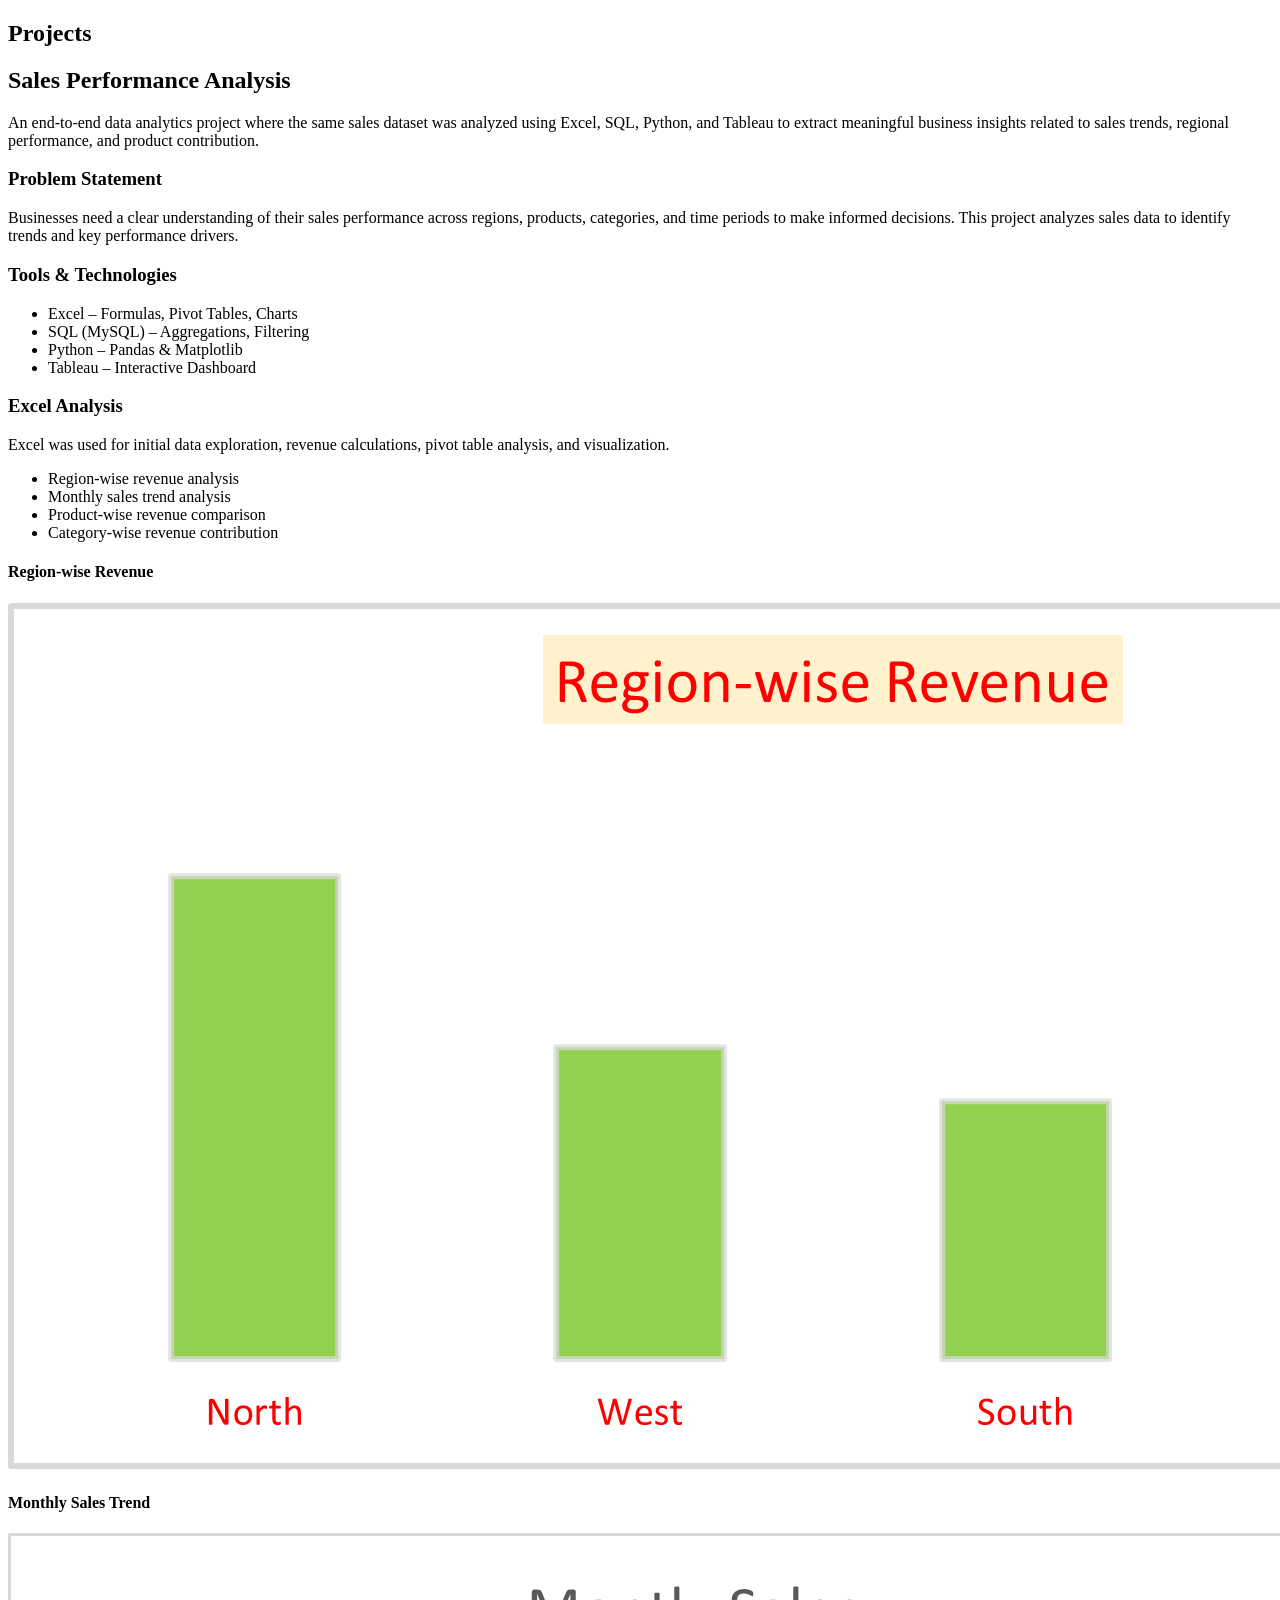
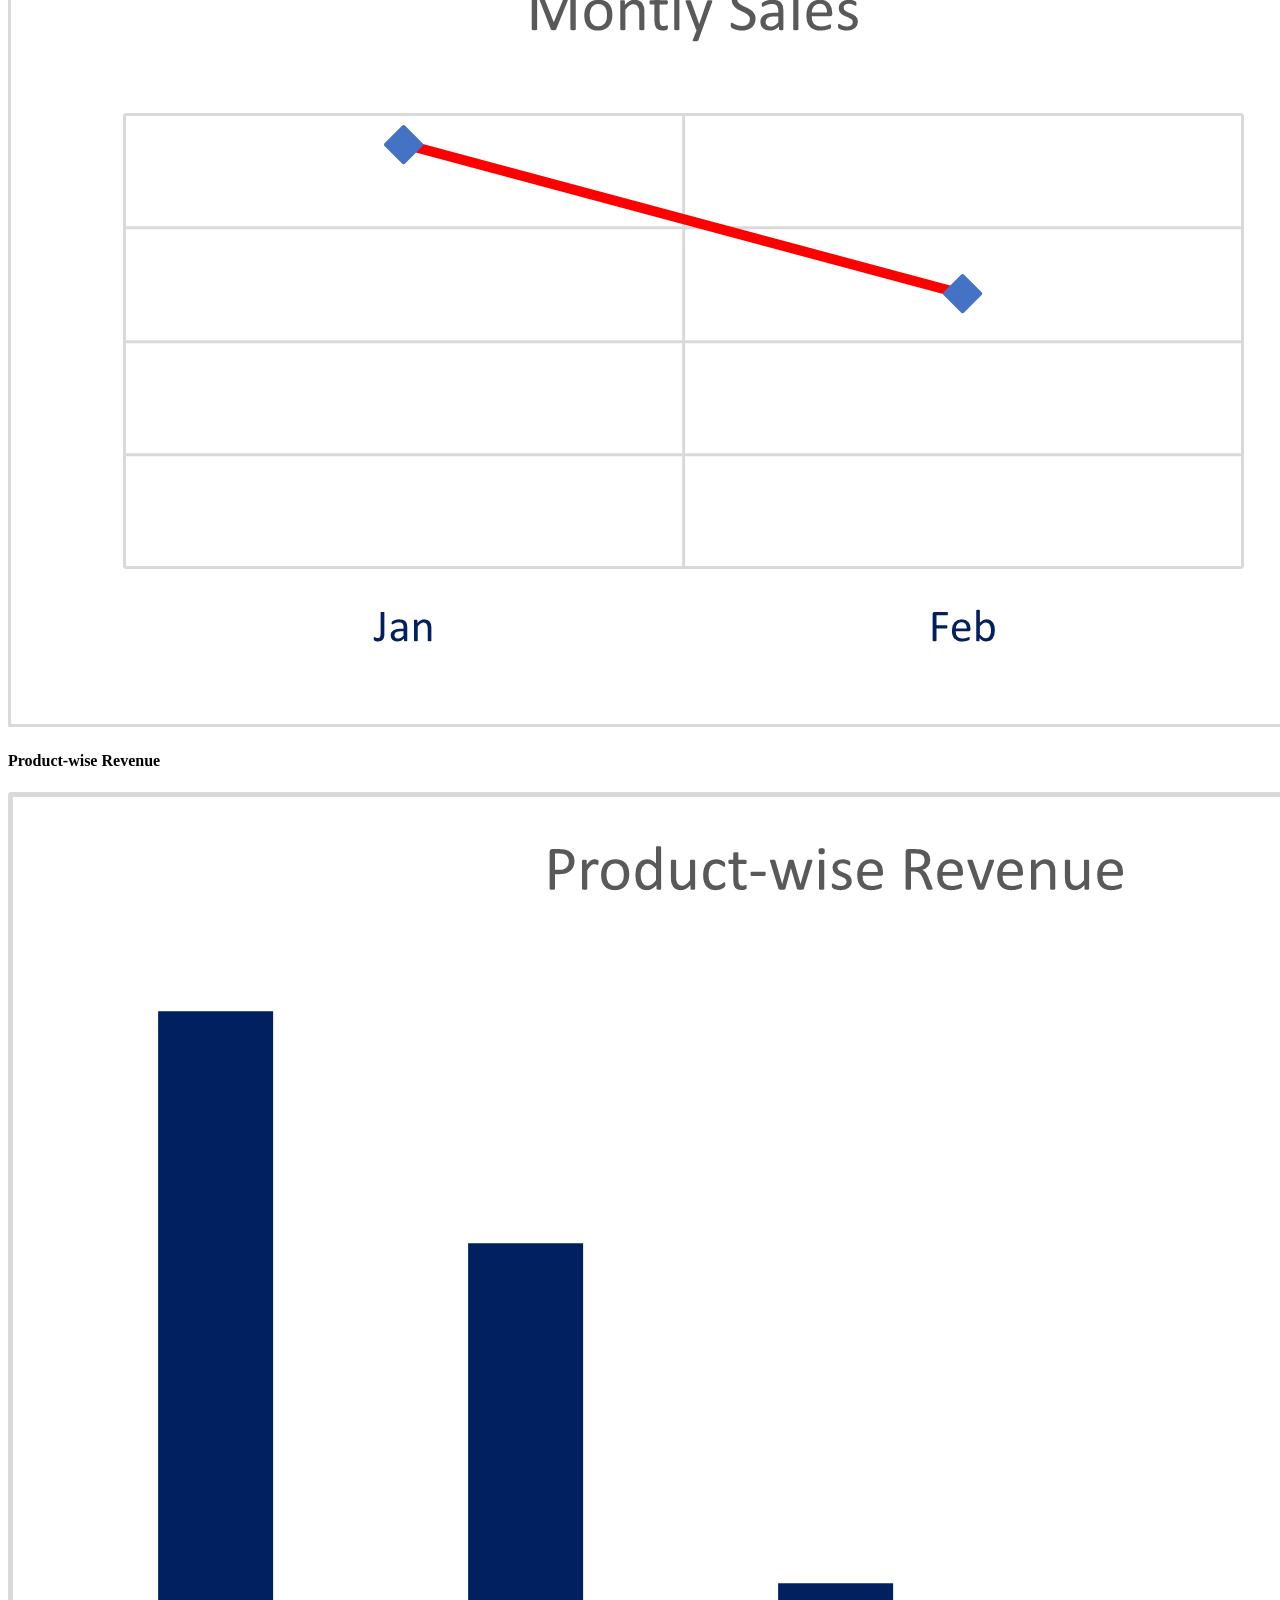
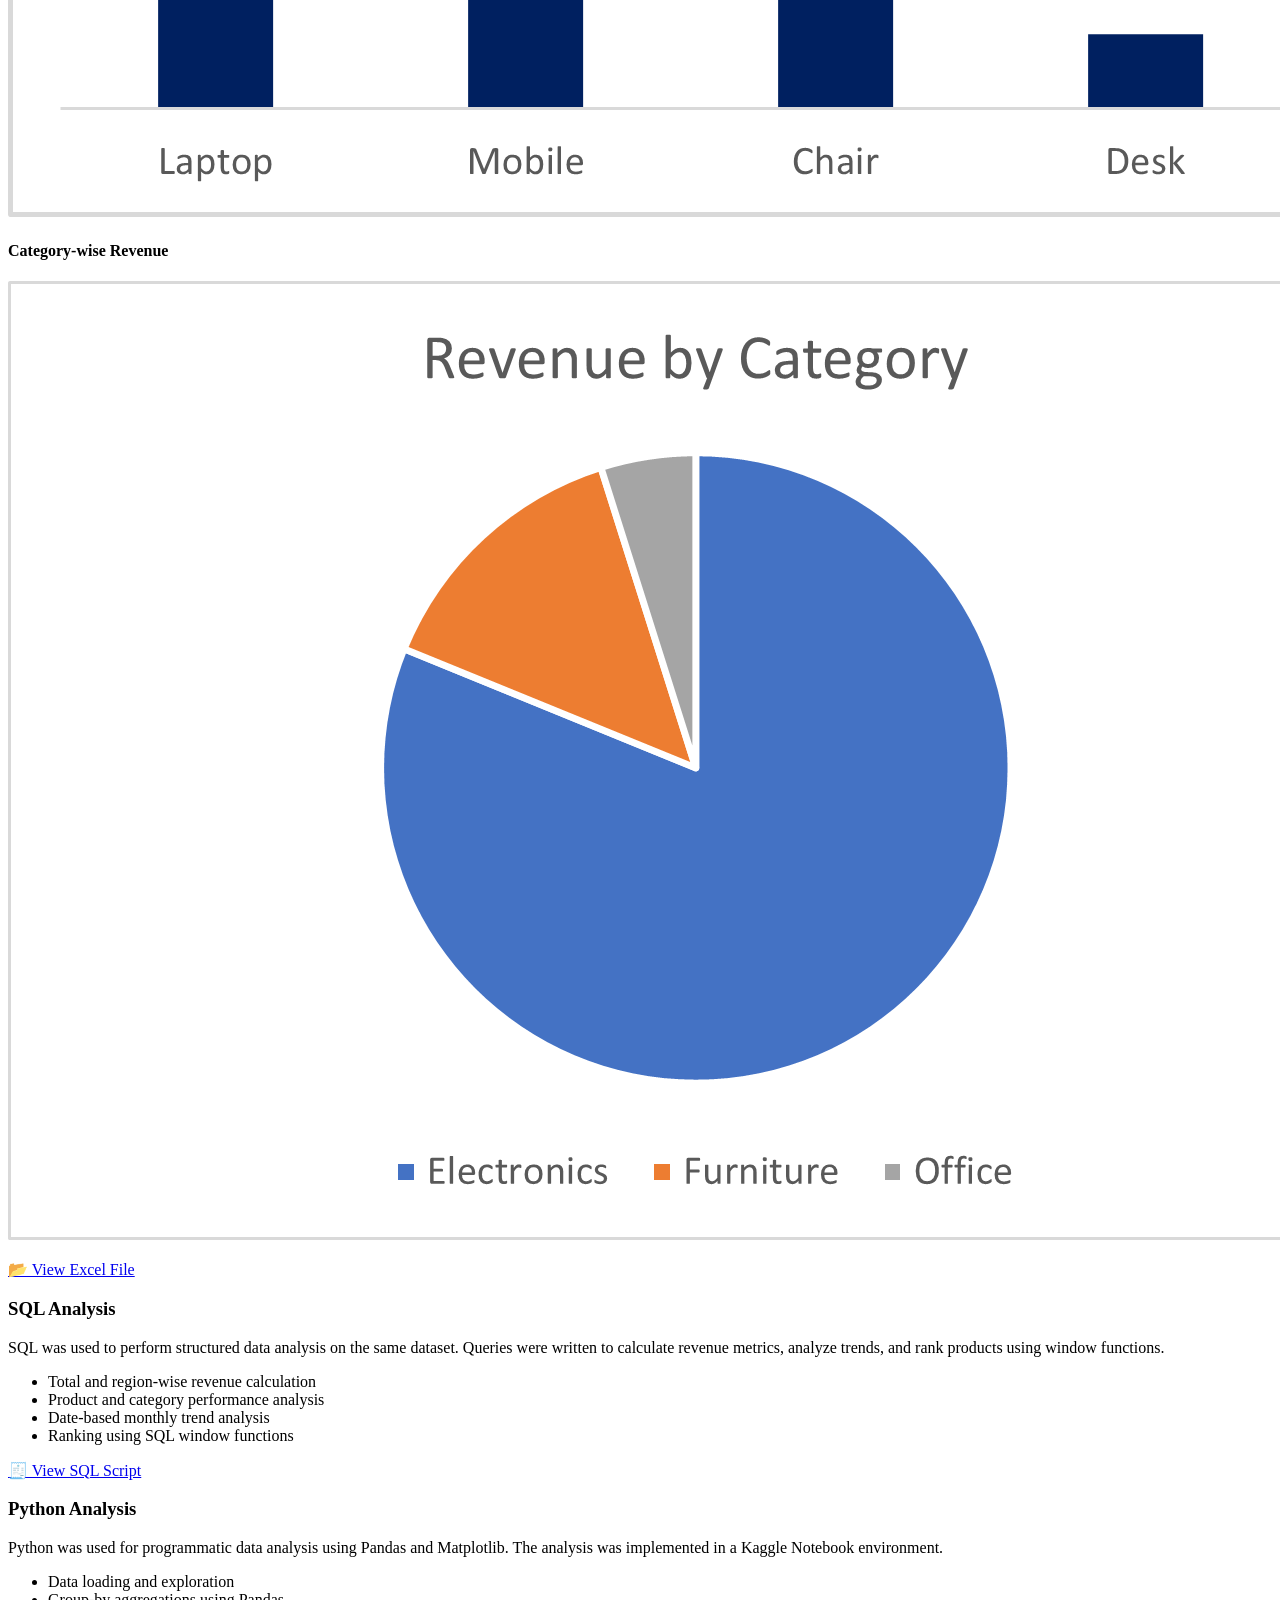
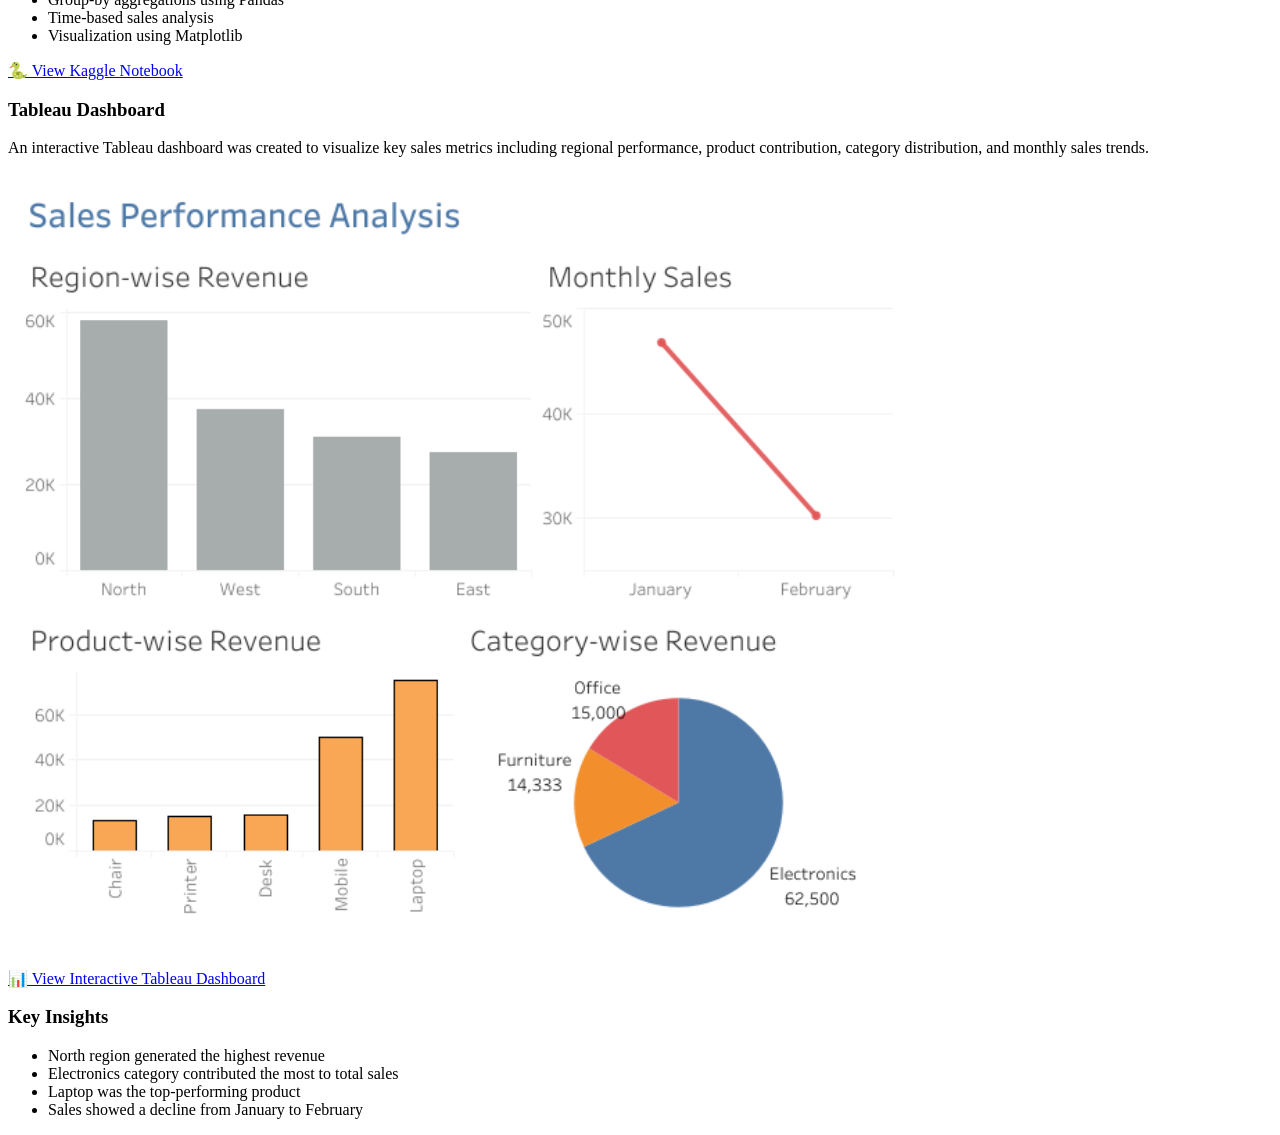
==== docs/projects.html @ d2966e78 "Update link to Sales Performance Analysis CSV" ====
<!DOCTYPE html>
<html lang="en">
<head>
    <meta charset="UTF-8">
    <title>Projects</title>
    <link rel="stylesheet" href="css/style.css">
</head>
<body>

<section class="projects-section">
    <h1>Projects</h1>

    <!-- ================= SALES PERFORMANCE ANALYSIS PROJECT ================= -->

    <div class="project-card">

        <h2>Sales Performance Analysis</h2>

        <p class="project-description">
            An end-to-end data analytics project where the same sales dataset was analyzed
            using Excel, SQL, Python, and Tableau to extract meaningful business insights
            related to sales trends, regional performance, and product contribution.
        </p>

        <!-- Problem Statement -->
        <h3>Problem Statement</h3>
        <p>
            Businesses need a clear understanding of their sales performance across regions,
            products, categories, and time periods to make informed decisions.
            This project analyzes sales data to identify trends and key performance drivers.
        </p>

        <!-- Tools Used -->
        <h3>Tools & Technologies</h3>
        <ul>
            <li>Excel – Formulas, Pivot Tables, Charts</li>
            <li>SQL (MySQL) – Aggregations, Filtering</li>
            <li>Python – Pandas & Matplotlib</li>
            <li>Tableau – Interactive Dashboard</li>
        </ul>

        <!-- ================= EXCEL SECTION ================= -->
        <h3>Excel Analysis</h3>
        <p>
            Excel was used for initial data exploration, revenue calculations,
            pivot table analysis, and visualization.
        </p>

        <ul>
            <li>Region-wise revenue analysis</li>
            <li>Monthly sales trend analysis</li>
            <li>Product-wise revenue comparison</li>
            <li>Category-wise revenue contribution</li>
        </ul>

        <div class="project-images-grid">
            <div>
                <h4>Region-wise Revenue</h4>
                <img src="assets/images/Region Revenue.png" alt="Region-wise Revenue Chart">
            </div>

            <div>
                <h4>Monthly Sales Trend</h4>
                <img src="assets/images/Monthly Sales.png" alt="Monthly Sales Trend Chart">
            </div>

            <div>
                <h4>Product-wise Revenue</h4>
                <img src="assets/images/Product Revenue.png" alt="Product-wise Revenue Chart">
            </div>

            <div>
                <h4>Category-wise Revenue</h4>
                <img src="assets/images/Category Revenue.png" alt="Category-wise Revenue Chart">
            </div>
        </div>

        <p>
            <a href="https://github.com/Blecyrajan/Portfolio/blob/43f57a950dc94616bd8584f71e7dbfb134502ccd/docs/data/Sales_Performance_Analysis.csv" target="_blank">
                📂 View Excel File
            </a>
        </p>

        <!-- ================= SQL SECTION ================= -->
        <h3>SQL Analysis</h3>
        <p>
            SQL was used to perform structured data analysis on the same dataset.
            Queries were written to calculate revenue metrics, analyze trends,
            and rank products using window functions.
        </p>

        <ul>
            <li>Total and region-wise revenue calculation</li>
            <li>Product and category performance analysis</li>
            <li>Date-based monthly trend analysis</li>
            <li>Ranking using SQL window functions</li>
        </ul>

        <p>
            <a href="https://github.com/Blecyrajan/Portfolio/blob/main/docs/SQL/sql/sales_analysis.sql" target="_blank">
                🧾 View SQL Script
            </a>
        </p>

        <!-- ================= PYTHON SECTION ================= -->
        <h3>Python Analysis</h3>
        <p>
            Python was used for programmatic data analysis using Pandas and Matplotlib.
            The analysis was implemented in a Kaggle Notebook environment.
        </p>

        <ul>
            <li>Data loading and exploration</li>
            <li>Group-by aggregations using Pandas</li>
            <li>Time-based sales analysis</li>
            <li>Visualization using Matplotlib</li>
        </ul>

        <p>
            <a href="https://github.com/Blecyrajan/Portfolio/blob/main/docs/python/sales-analysis-python.ipynb" target="_blank">
                🐍 View Kaggle Notebook
            </a>
        </p>

        <!-- ================= TABLEAU SECTION ================= -->
        <h3>Tableau Dashboard</h3>
        <p>
            An interactive Tableau dashboard was created to visualize key sales metrics
            including regional performance, product contribution, category distribution,
            and monthly sales trends.
        </p>

        <img src="tableau/Sales Performance Analysis Dashboard.png" alt="Tableau Sales Dashboard" style="width:100%; max-width:900px; border-radius:8px;">

        <p>
            <a href="https://public.tableau.com/views/SalesAnalysis_17679458712390/SalesPerformanceAnalysisDashboard?:language=en-US&:sid=&:redirect=auth&:display_count=n&:origin=viz_share_link" target="_blank">
                📊 View Interactive Tableau Dashboard
            </a>
        </p>

        <!-- ================= INSIGHTS ================= -->
        <h3>Key Insights</h3>
        <ul>
            <li>North region generated the highest revenue</li>
            <li>Electronics category contributed the most to total sales</li>
            <li>Laptop was the top-performing product</li>
            <li>Sales showed a decline from January to February</li>
        </ul>

    </div>
</section>

</body>
</html>
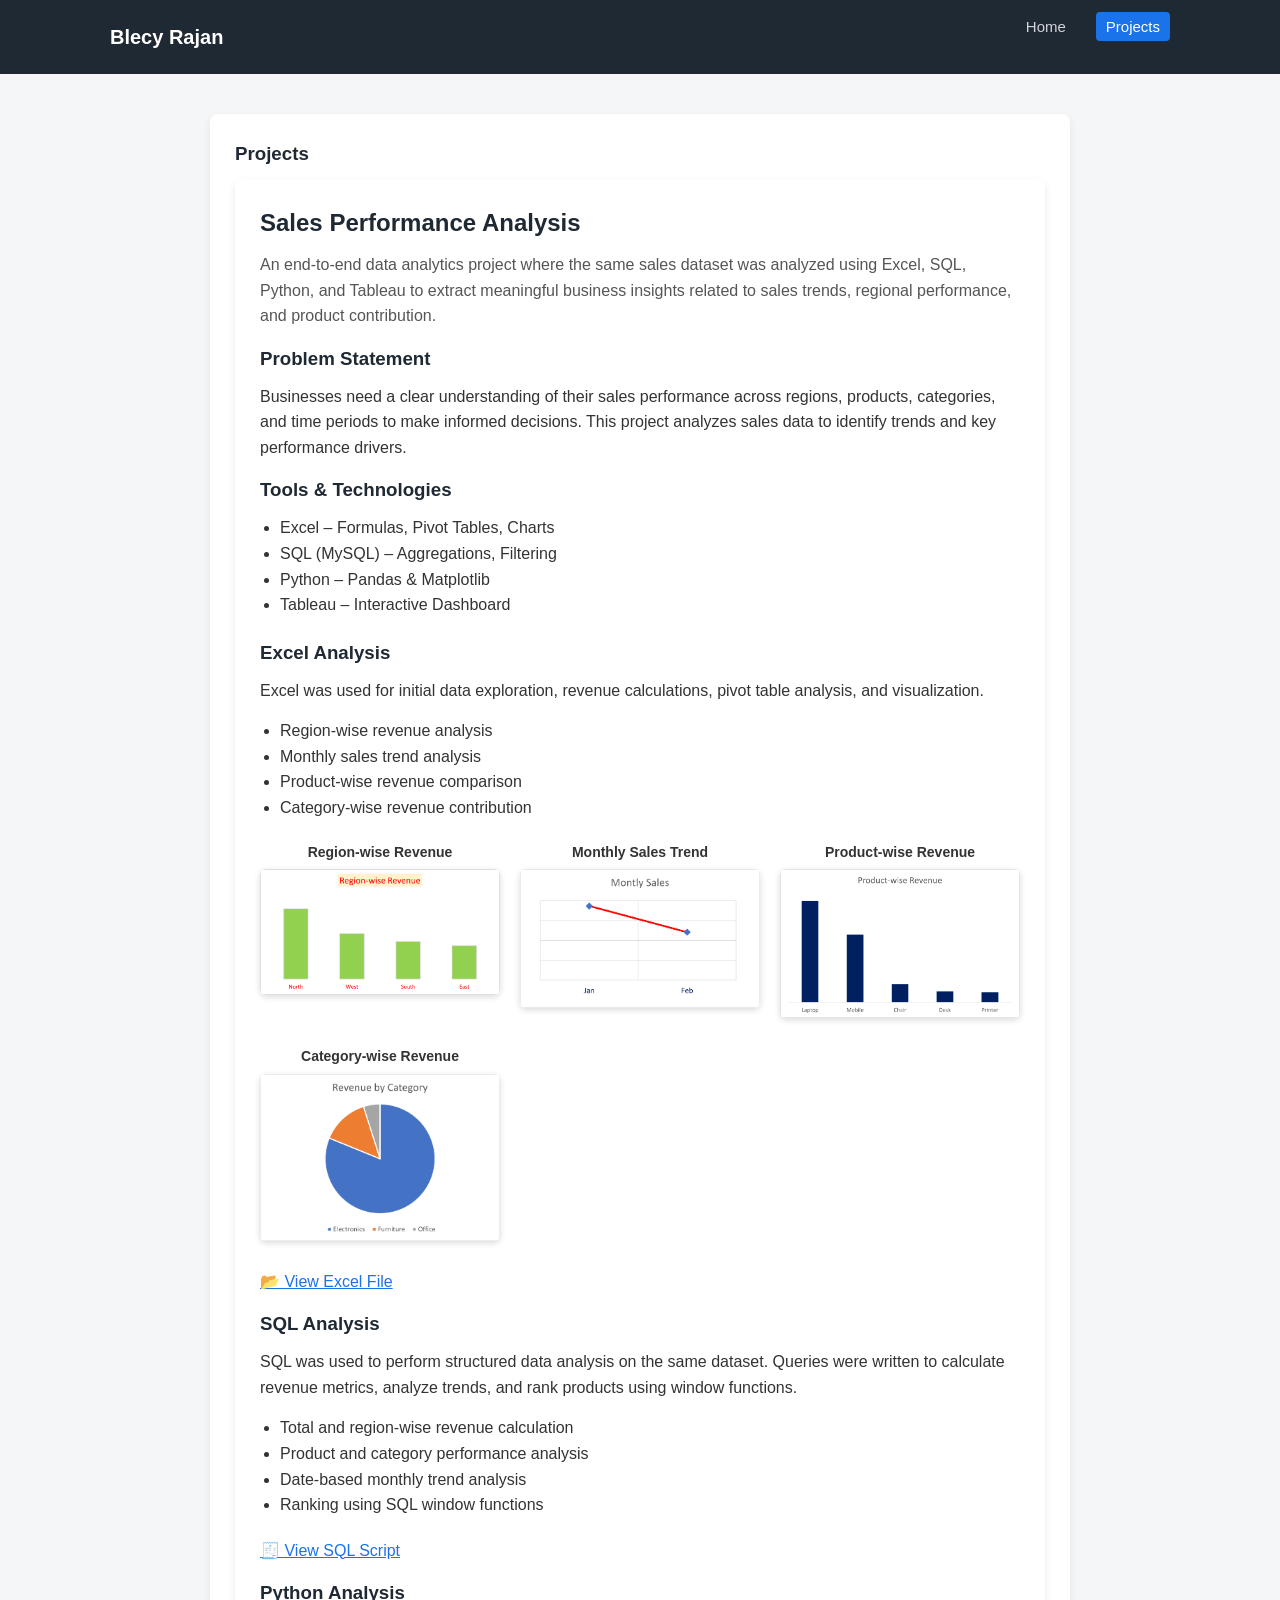
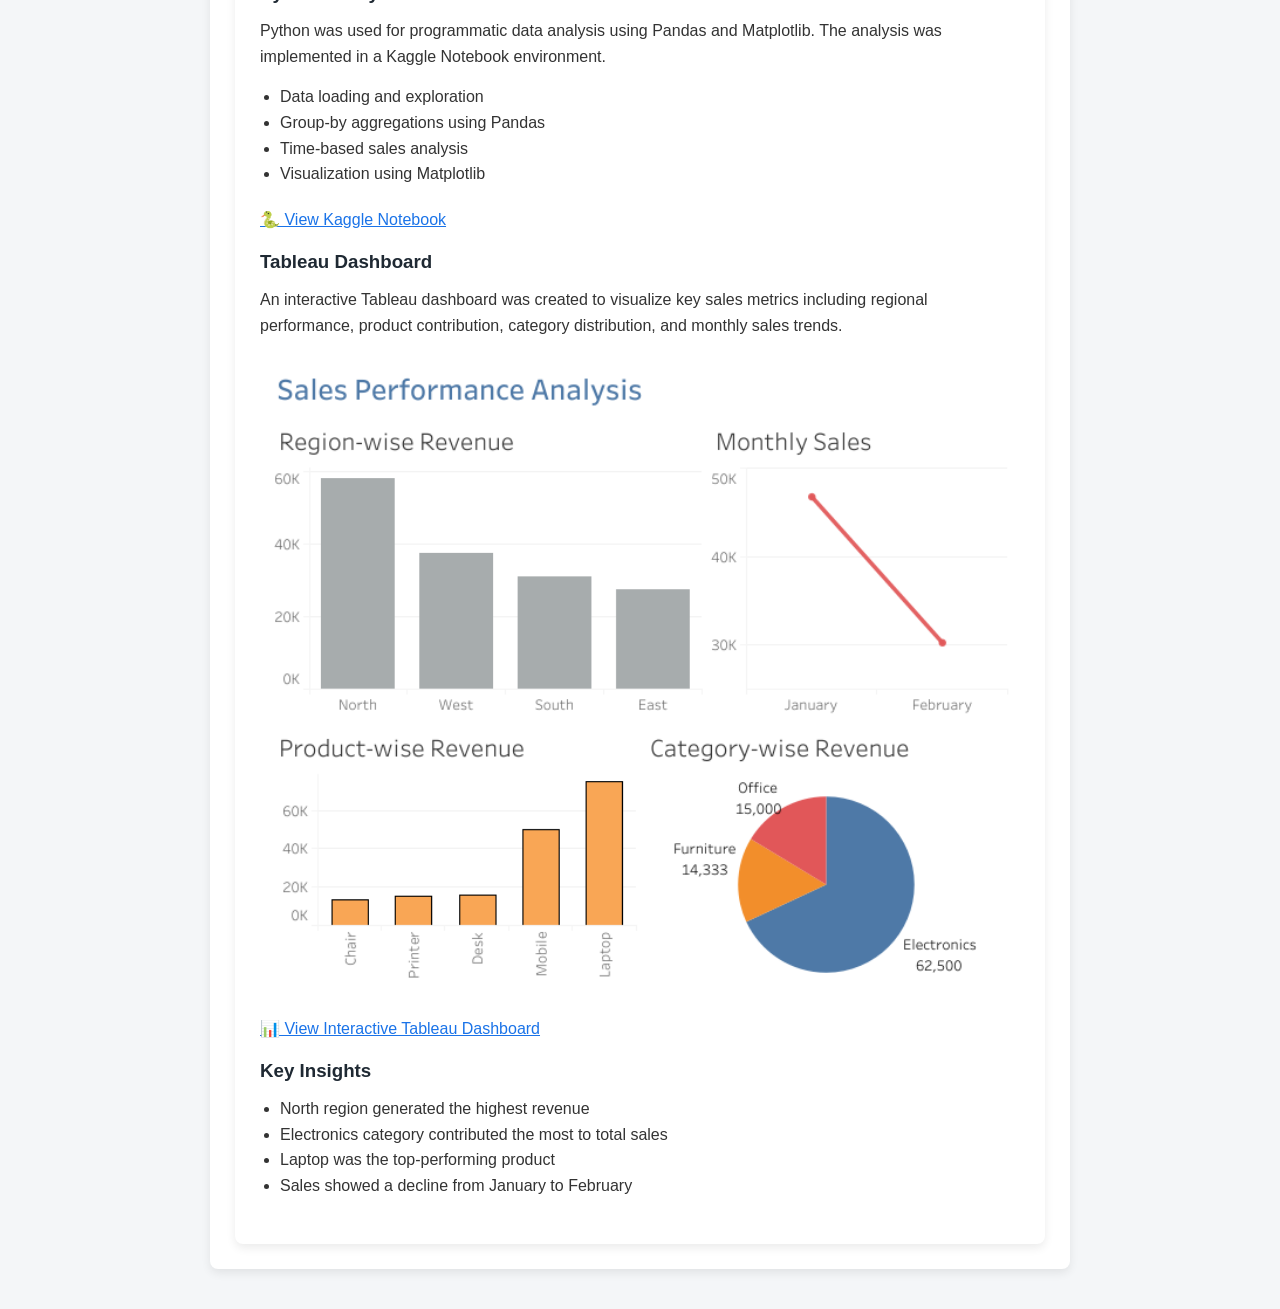
==== commit 5cb96cc2: "Added style.css" ====
--- a/docs/projects.html
+++ b/docs/projects.html
@@ -6,6 +6,21 @@
     <link rel="stylesheet" href="css/style.css">
 </head>
 <body>
+<nav class="navbar">
+    <div class="nav-container">
+        <div class="logo">
+            <a href="index.html">Blecy Rajan</a>
+        </div>
+        <ul class="nav-links">
+            <li><a href="index.html" ">Home</a></li>
+            <li><a href="projects.html" class="active">Projects</a></li>
+        </ul>
+    </div>
+</nav>
+
+<div class="container">
+    <section class="projects-section">
+        <div class="project-card">
 
 <section class="projects-section">
     <h1>Projects</h1>
@@ -97,7 +112,7 @@
         </ul>
 
         <p>
-            <a href="https://github.com/Blecyrajan/Portfolio/blob/main/docs/SQL/sql/sales_analysis.sql" target="_blank">
+            <a href="https://github.com/Blecyrajan/Portfolio/blob/d2966e78e939b73d51d6cf9d4da2debf7d03918b/docs/SQL/sales_analysis.sql" target="_blank">
                 🧾 View SQL Script
             </a>
         </p>
@@ -117,7 +132,7 @@
         </ul>
 
         <p>
-            <a href="https://github.com/Blecyrajan/Portfolio/blob/main/docs/python/sales-analysis-python.ipynb" target="_blank">
+            <a href="https://github.com/Blecyrajan/Portfolio/blob/d2966e78e939b73d51d6cf9d4da2debf7d03918b/docs/python/sales-analysis-python.ipynb" target="_blank">
                 🐍 View Kaggle Notebook
             </a>
         </p>
@@ -149,6 +164,9 @@
 
     </div>
 </section>
+        </div>
+    </section>
+</div>
 
 </body>
 </html>
--- a/docs/css/style.css
+++ b/docs/css/style.css
@@ -0,0 +1,128 @@
+/* ===== GLOBAL ===== */
+* {
+    margin: 0;
+    padding: 0;
+    box-sizing: border-box;
+}
+
+body {
+    font-family: "Segoe UI", Arial, sans-serif;
+    background-color: #f4f6f8;
+    color: #333;
+    line-height: 1.6;
+}
+
+/* ===== NAVBAR ===== */
+.navbar {
+    background-color: #1f2933;
+    padding: 14px 0;
+}
+
+.nav-container {
+    max-width: 1100px;
+    margin: auto;
+    padding: 0 20px;
+    display: flex;
+    justify-content: space-between;
+    align-items: center;
+}
+
+.logo a {
+    color: #ffffff;
+    font-size: 20px;
+    font-weight: 600;
+    text-decoration: none;
+}
+
+.nav-links {
+    list-style: none;
+    display: flex;
+    gap: 20px;
+}
+
+.nav-links a {
+    color: #d1d5db;
+    text-decoration: none;
+    font-size: 15px;
+    padding: 6px 10px;
+    border-radius: 4px;
+}
+
+.nav-links a:hover,
+.nav-links a.active {
+    background-color: #1a73e8;
+    color: #ffffff;
+}
+
+/* ===== SECTIONS ===== */
+.container {
+    max-width: 900px;
+    margin: 40px auto;
+    padding: 0 20px;
+}
+
+h1, h2, h3 {
+    color: #1f2933;
+    margin-bottom: 10px;
+}
+
+p {
+    margin-bottom: 15px;
+}
+
+ul {
+    margin-left: 20px;
+    margin-bottom: 20px;
+}
+
+/* ===== PROJECT CARD ===== */
+.project-card {
+    background-color: #ffffff;
+    padding: 25px;
+    border-radius: 8px;
+    box-shadow: 0 4px 10px rgba(0,0,0,0.08);
+}
+
+.project-description {
+    color: #555;
+}
+
+/* ===== IMAGE GRID ===== */
+.project-images-grid {
+    display: grid;
+    grid-template-columns: repeat(auto-fit, minmax(220px, 1fr));
+    gap: 20px;
+    margin: 20px 0;
+}
+
+.project-images-grid img {
+    width: 100%;
+    border-radius: 6px;
+    box-shadow: 0 2px 6px rgba(0,0,0,0.15);
+}
+
+.project-images-grid h4 {
+    text-align: center;
+    font-size: 14px;
+    margin-bottom: 6px;
+}
+
+/* ===== LINKS ===== */
+a {
+    color: #1a73e8;
+    font-weight: 500;
+}
+
+a:hover {
+    text-decoration: underline;
+}
+
+/* ===== FOOTER ===== */
+.footer {
+    margin-top: 50px;
+    text-align: center;
+    padding: 15px;
+    background-color: #1f2933;
+    color: #d1d5db;
+    font-size: 14px;
+}
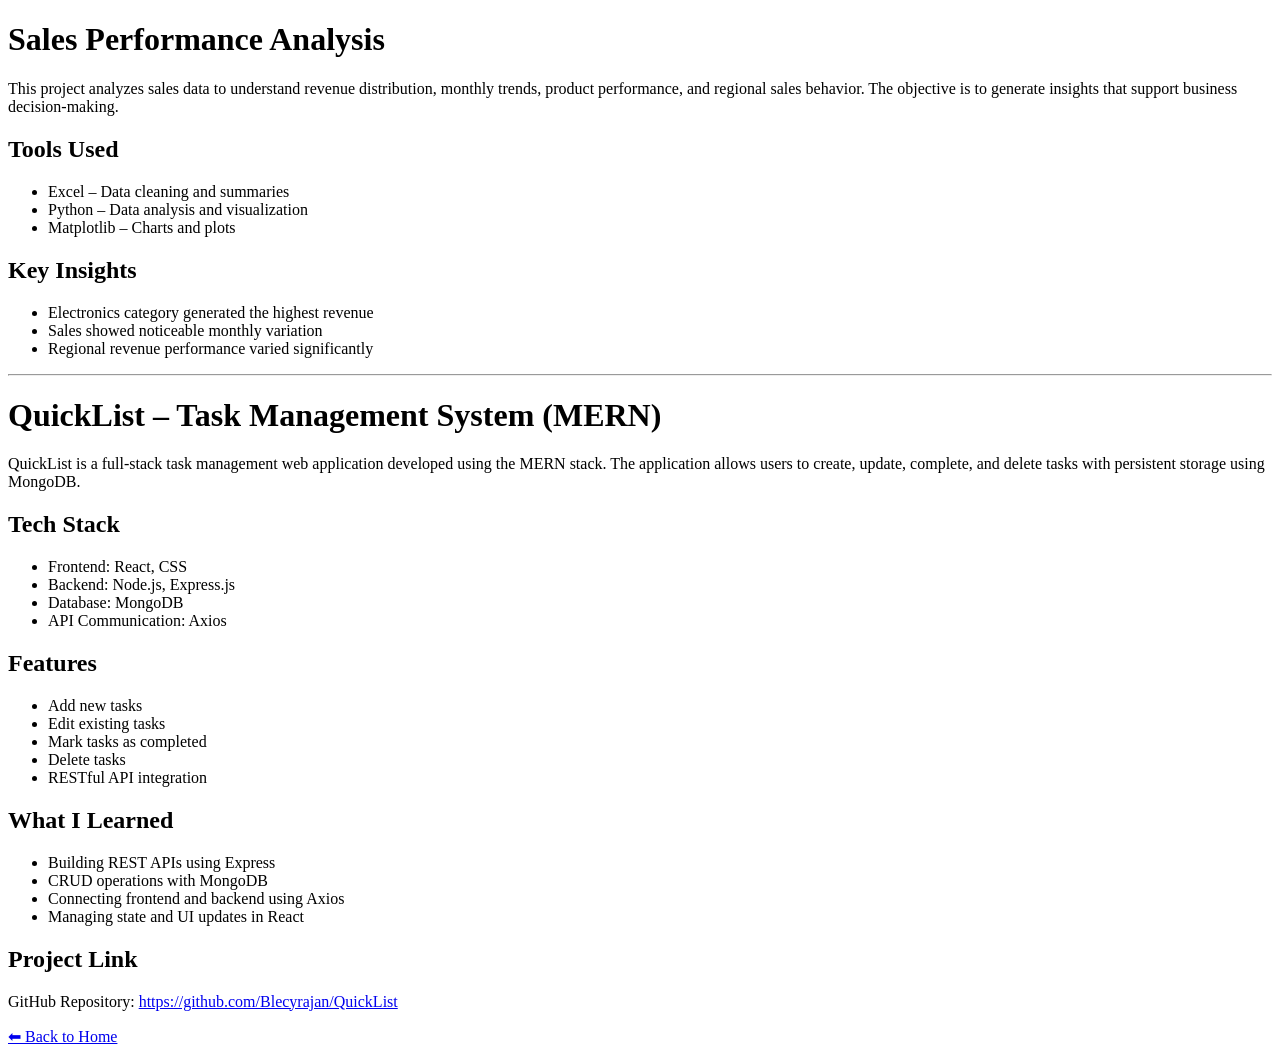
==== commit 4990e422: "Updated index and projects files" ====
--- a/docs/projects.html
+++ b/docs/projects.html
@@ -1,171 +1,99 @@
 <!DOCTYPE html>
-<html lang="en">
+<html>
 <head>
-    <meta charset="UTF-8">
-    <title>Projects</title>
-    <link rel="stylesheet" href="css/style.css">
+    <title>Projects | Portfolio</title>
+    <link rel="stylesheet" href="assets/css/style.css">
 </head>
 <body>
-<nav class="navbar">
-    <div class="nav-container">
-        <div class="logo">
-            <a href="index.html">Blecy Rajan</a>
-        </div>
-        <ul class="nav-links">
-            <li><a href="index.html" ">Home</a></li>
-            <li><a href="projects.html" class="active">Projects</a></li>
+
+<div class="container">
+
+    <!-- PROJECT 1 -->
+    <h1>Sales Performance Analysis</h1>
+
+    <div class="section">
+        <p>
+            This project analyzes sales data to understand revenue distribution,
+            monthly trends, product performance, and regional sales behavior.
+            The objective is to generate insights that support business
+            decision-making.
+        </p>
+    </div>
+
+    <div class="section">
+        <h2>Tools Used</h2>
+        <ul>
+            <li>Excel – Data cleaning and summaries</li>
+            <li>Python – Data analysis and visualization</li>
+            <li>Matplotlib – Charts and plots</li>
         </ul>
     </div>
-</nav>
 
-<div class="container">
-    <section class="projects-section">
-        <div class="project-card">
+    <div class="section">
+        <h2>Key Insights</h2>
+        <ul>
+            <li>Electronics category generated the highest revenue</li>
+            <li>Sales showed noticeable monthly variation</li>
+            <li>Regional revenue performance varied significantly</li>
+        </ul>
+    </div>
 
-<section class="projects-section">
-    <h1>Projects</h1>
+    <hr>
 
-    <!-- ================= SALES PERFORMANCE ANALYSIS PROJECT ================= -->
+    <!-- PROJECT 2 -->
+    <h1 id="quicklist">QuickList – Task Management System (MERN)</h1>
 
-    <div class="project-card">
+    <div class="section">
+        <p>
+            QuickList is a full-stack task management web application developed
+            using the MERN stack. The application allows users to create, update,
+            complete, and delete tasks with persistent storage using MongoDB.
+        </p>
+    </div>
 
-        <h2>Sales Performance Analysis</h2>
+    <div class="section">
+        <h2>Tech Stack</h2>
+        <ul>
+            <li>Frontend: React, CSS</li>
+            <li>Backend: Node.js, Express.js</li>
+            <li>Database: MongoDB</li>
+            <li>API Communication: Axios</li>
+        </ul>
+    </div>
 
-        <p class="project-description">
-            An end-to-end data analytics project where the same sales dataset was analyzed
-            using Excel, SQL, Python, and Tableau to extract meaningful business insights
-            related to sales trends, regional performance, and product contribution.
-        </p>
+    <div class="section">
+        <h2>Features</h2>
+        <ul>
+            <li>Add new tasks</li>
+            <li>Edit existing tasks</li>
+            <li>Mark tasks as completed</li>
+            <li>Delete tasks</li>
+            <li>RESTful API integration</li>
+        </ul>
+    </div>
 
-        <!-- Problem Statement -->
-        <h3>Problem Statement</h3>
+    <div class="section">
+        <h2>What I Learned</h2>
+        <ul>
+            <li>Building REST APIs using Express</li>
+            <li>CRUD operations with MongoDB</li>
+            <li>Connecting frontend and backend using Axios</li>
+            <li>Managing state and UI updates in React</li>
+        </ul>
+    </div>
+
+    <div class="section">
+        <h2>Project Link</h2>
         <p>
-            Businesses need a clear understanding of their sales performance across regions,
-            products, categories, and time periods to make informed decisions.
-            This project analyzes sales data to identify trends and key performance drivers.
-        </p>
-
-        <!-- Tools Used -->
-        <h3>Tools & Technologies</h3>
-        <ul>
-            <li>Excel – Formulas, Pivot Tables, Charts</li>
-            <li>SQL (MySQL) – Aggregations, Filtering</li>
-            <li>Python – Pandas & Matplotlib</li>
-            <li>Tableau – Interactive Dashboard</li>
-        </ul>
-
-        <!-- ================= EXCEL SECTION ================= -->
-        <h3>Excel Analysis</h3>
-        <p>
-            Excel was used for initial data exploration, revenue calculations,
-            pivot table analysis, and visualization.
-        </p>
-
-        <ul>
-            <li>Region-wise revenue analysis</li>
-            <li>Monthly sales trend analysis</li>
-            <li>Product-wise revenue comparison</li>
-            <li>Category-wise revenue contribution</li>
-        </ul>
-
-        <div class="project-images-grid">
-            <div>
-                <h4>Region-wise Revenue</h4>
-                <img src="assets/images/Region Revenue.png" alt="Region-wise Revenue Chart">
-            </div>
-
-            <div>
-                <h4>Monthly Sales Trend</h4>
-                <img src="assets/images/Monthly Sales.png" alt="Monthly Sales Trend Chart">
-            </div>
-
-            <div>
-                <h4>Product-wise Revenue</h4>
-                <img src="assets/images/Product Revenue.png" alt="Product-wise Revenue Chart">
-            </div>
-
-            <div>
-                <h4>Category-wise Revenue</h4>
-                <img src="assets/images/Category Revenue.png" alt="Category-wise Revenue Chart">
-            </div>
-        </div>
-
-        <p>
-            <a href="https://github.com/Blecyrajan/Portfolio/blob/43f57a950dc94616bd8584f71e7dbfb134502ccd/docs/data/Sales_Performance_Analysis.csv" target="_blank">
-                📂 View Excel File
+            GitHub Repository:
+            <a href="https://github.com/Blecyrajan/QuickList" target="_blank">
+                https://github.com/Blecyrajan/QuickList
             </a>
         </p>
+    </div>
 
-        <!-- ================= SQL SECTION ================= -->
-        <h3>SQL Analysis</h3>
-        <p>
-            SQL was used to perform structured data analysis on the same dataset.
-            Queries were written to calculate revenue metrics, analyze trends,
-            and rank products using window functions.
-        </p>
+    <a href="index.html" class="back-link">⬅ Back to Home</a>
 
-        <ul>
-            <li>Total and region-wise revenue calculation</li>
-            <li>Product and category performance analysis</li>
-            <li>Date-based monthly trend analysis</li>
-            <li>Ranking using SQL window functions</li>
-        </ul>
-
-        <p>
-            <a href="https://github.com/Blecyrajan/Portfolio/blob/d2966e78e939b73d51d6cf9d4da2debf7d03918b/docs/SQL/sales_analysis.sql" target="_blank">
-                🧾 View SQL Script
-            </a>
-        </p>
-
-        <!-- ================= PYTHON SECTION ================= -->
-        <h3>Python Analysis</h3>
-        <p>
-            Python was used for programmatic data analysis using Pandas and Matplotlib.
-            The analysis was implemented in a Kaggle Notebook environment.
-        </p>
-
-        <ul>
-            <li>Data loading and exploration</li>
-            <li>Group-by aggregations using Pandas</li>
-            <li>Time-based sales analysis</li>
-            <li>Visualization using Matplotlib</li>
-        </ul>
-
-        <p>
-            <a href="https://github.com/Blecyrajan/Portfolio/blob/d2966e78e939b73d51d6cf9d4da2debf7d03918b/docs/python/sales-analysis-python.ipynb" target="_blank">
-                🐍 View Kaggle Notebook
-            </a>
-        </p>
-
-        <!-- ================= TABLEAU SECTION ================= -->
-        <h3>Tableau Dashboard</h3>
-        <p>
-            An interactive Tableau dashboard was created to visualize key sales metrics
-            including regional performance, product contribution, category distribution,
-            and monthly sales trends.
-        </p>
-
-        <img src="tableau/Sales Performance Analysis Dashboard.png" alt="Tableau Sales Dashboard" style="width:100%; max-width:900px; border-radius:8px;">
-
-        <p>
-            <a href="https://public.tableau.com/views/SalesAnalysis_17679458712390/SalesPerformanceAnalysisDashboard?:language=en-US&:sid=&:redirect=auth&:display_count=n&:origin=viz_share_link" target="_blank">
-                📊 View Interactive Tableau Dashboard
-            </a>
-        </p>
-
-        <!-- ================= INSIGHTS ================= -->
-        <h3>Key Insights</h3>
-        <ul>
-            <li>North region generated the highest revenue</li>
-            <li>Electronics category contributed the most to total sales</li>
-            <li>Laptop was the top-performing product</li>
-            <li>Sales showed a decline from January to February</li>
-        </ul>
-
-    </div>
-</section>
-        </div>
-    </section>
 </div>
 
 </body>
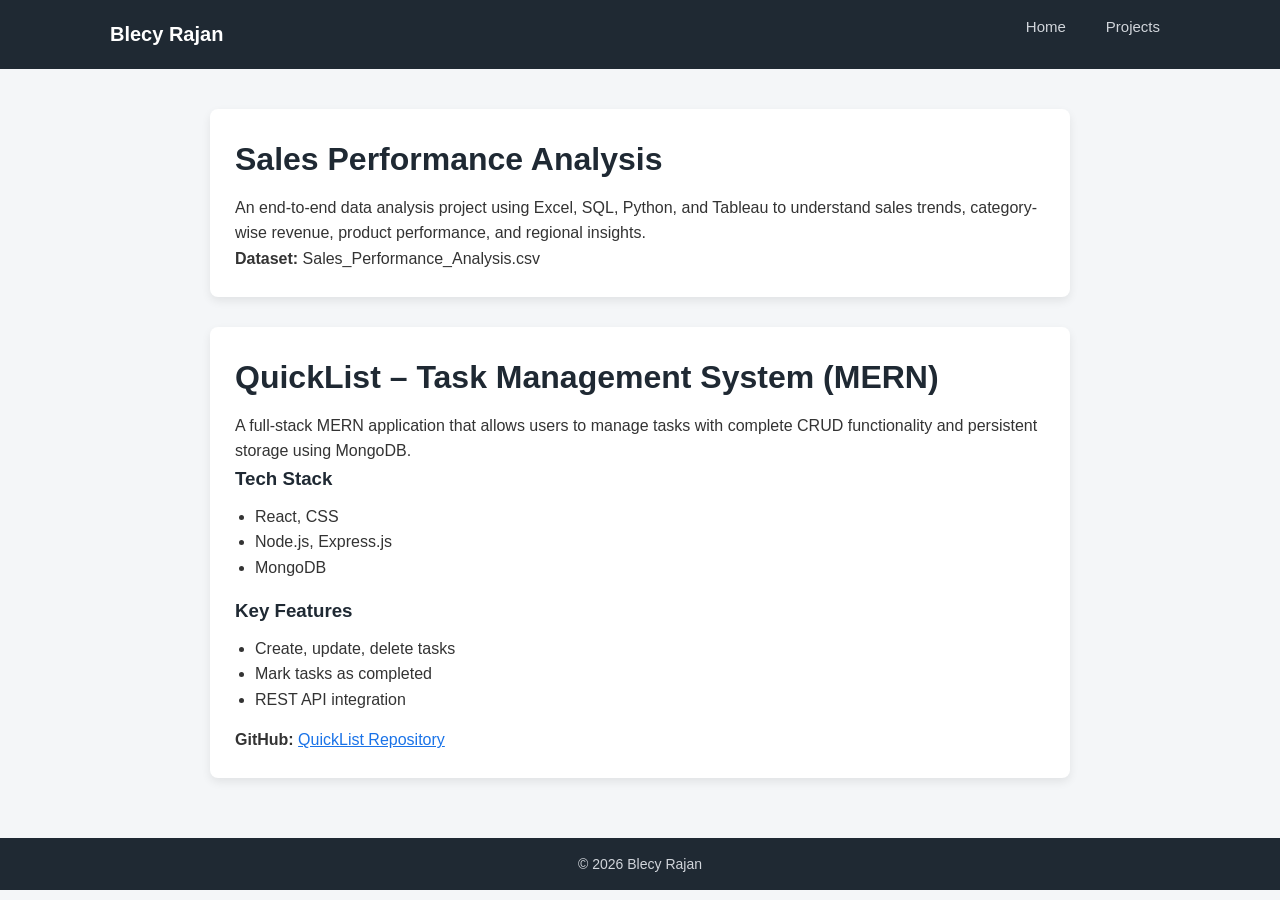
==== commit f5ed6427: "Modified style, index and projects" ====
--- a/docs/projects.html
+++ b/docs/projects.html
@@ -1,99 +1,70 @@
 <!DOCTYPE html>
-<html>
+<html lang="en">
 <head>
     <title>Projects | Portfolio</title>
-    <link rel="stylesheet" href="assets/css/style.css">
+    <link rel="stylesheet" href="css/style.css">
 </head>
 <body>
 
+<nav class="navbar">
+    <div class="nav-container">
+        <div class="logo">
+            <a href="index.html">Blecy Rajan</a>
+        </div>
+        <ul class="nav-links">
+            <li><a href="index.html">Home</a></li>
+            <li><a href="projects.html">Projects</a></li>
+        </ul>
+    </div>
+</nav>
+
 <div class="container">
 
-    <!-- PROJECT 1 -->
-    <h1>Sales Performance Analysis</h1>
-
-    <div class="section">
+    <div class="card">
+        <h1>Sales Performance Analysis</h1>
         <p>
-            This project analyzes sales data to understand revenue distribution,
-            monthly trends, product performance, and regional sales behavior.
-            The objective is to generate insights that support business
-            decision-making.
+            An end-to-end data analysis project using Excel, SQL, Python, and
+            Tableau to understand sales trends, category-wise revenue,
+            product performance, and regional insights.
+        </p>
+        <p>
+            <strong>Dataset:</strong> Sales_Performance_Analysis.csv
         </p>
     </div>
 
-    <div class="section">
-        <h2>Tools Used</h2>
+    <div class="card" id="quicklist">
+        <h1>QuickList – Task Management System (MERN)</h1>
+        <p>
+            A full-stack MERN application that allows users to manage tasks with
+            complete CRUD functionality and persistent storage using MongoDB.
+        </p>
+
+        <h3>Tech Stack</h3>
         <ul>
-            <li>Excel – Data cleaning and summaries</li>
-            <li>Python – Data analysis and visualization</li>
-            <li>Matplotlib – Charts and plots</li>
+            <li>React, CSS</li>
+            <li>Node.js, Express.js</li>
+            <li>MongoDB</li>
         </ul>
-    </div>
 
-    <div class="section">
-        <h2>Key Insights</h2>
+        <h3>Key Features</h3>
         <ul>
-            <li>Electronics category generated the highest revenue</li>
-            <li>Sales showed noticeable monthly variation</li>
-            <li>Regional revenue performance varied significantly</li>
+            <li>Create, update, delete tasks</li>
+            <li>Mark tasks as completed</li>
+            <li>REST API integration</li>
         </ul>
-    </div>
 
-    <hr>
-
-    <!-- PROJECT 2 -->
-    <h1 id="quicklist">QuickList – Task Management System (MERN)</h1>
-
-    <div class="section">
         <p>
-            QuickList is a full-stack task management web application developed
-            using the MERN stack. The application allows users to create, update,
-            complete, and delete tasks with persistent storage using MongoDB.
-        </p>
-    </div>
-
-    <div class="section">
-        <h2>Tech Stack</h2>
-        <ul>
-            <li>Frontend: React, CSS</li>
-            <li>Backend: Node.js, Express.js</li>
-            <li>Database: MongoDB</li>
-            <li>API Communication: Axios</li>
-        </ul>
-    </div>
-
-    <div class="section">
-        <h2>Features</h2>
-        <ul>
-            <li>Add new tasks</li>
-            <li>Edit existing tasks</li>
-            <li>Mark tasks as completed</li>
-            <li>Delete tasks</li>
-            <li>RESTful API integration</li>
-        </ul>
-    </div>
-
-    <div class="section">
-        <h2>What I Learned</h2>
-        <ul>
-            <li>Building REST APIs using Express</li>
-            <li>CRUD operations with MongoDB</li>
-            <li>Connecting frontend and backend using Axios</li>
-            <li>Managing state and UI updates in React</li>
-        </ul>
-    </div>
-
-    <div class="section">
-        <h2>Project Link</h2>
-        <p>
-            GitHub Repository:
+            <strong>GitHub:</strong>
             <a href="https://github.com/Blecyrajan/QuickList" target="_blank">
-                https://github.com/Blecyrajan/QuickList
+                QuickList Repository
             </a>
         </p>
     </div>
 
-    <a href="index.html" class="back-link">⬅ Back to Home</a>
+</div>
 
+<div class="footer">
+    © 2026 Blecy Rajan
 </div>
 
 </body>
--- a/docs/css/style.css
+++ b/docs/css/style.css
@@ -0,0 +1,101 @@
+/* ===== GLOBAL ===== */
+* {
+    margin: 0;
+    padding: 0;
+    box-sizing: border-box;
+}
+
+body {
+    font-family: "Segoe UI", Arial, sans-serif;
+    background-color: #f4f6f8;
+    color: #333;
+    line-height: 1.6;
+}
+
+/* ===== NAVBAR ===== */
+.navbar {
+    background-color: #1f2933;
+}
+
+.nav-container {
+    max-width: 1100px;
+    margin: auto;
+    padding: 14px 20px;
+    display: flex;
+    justify-content: space-between;
+    align-items: center;
+}
+
+.logo a {
+    color: #ffffff;
+    font-size: 20px;
+    font-weight: 600;
+    text-decoration: none;
+}
+
+.nav-links {
+    list-style: none;
+    display: flex;
+    gap: 20px;
+}
+
+.nav-links a {
+    color: #d1d5db;
+    text-decoration: none;
+    font-size: 15px;
+    padding: 6px 10px;
+    border-radius: 4px;
+}
+
+.nav-links a:hover {
+    background-color: #1a73e8;
+    color: #ffffff;
+}
+
+/* ===== MAIN CONTAINER ===== */
+.container {
+    max-width: 900px;
+    margin: 40px auto;
+    padding: 0 20px;
+}
+
+/* ===== HEADINGS ===== */
+h1, h2, h3 {
+    color: #1f2933;
+    margin-bottom: 10px;
+}
+
+/* ===== CARDS ===== */
+.card {
+    background-color: #ffffff;
+    padding: 25px;
+    margin-bottom: 30px;
+    border-radius: 8px;
+    box-shadow: 0 4px 10px rgba(0,0,0,0.08);
+}
+
+/* ===== LISTS ===== */
+ul {
+    margin-left: 20px;
+    margin-bottom: 15px;
+}
+
+/* ===== LINKS ===== */
+a {
+    color: #1a73e8;
+    font-weight: 500;
+}
+
+a:hover {
+    text-decoration: underline;
+}
+
+/* ===== FOOTER ===== */
+.footer {
+    margin-top: 60px;
+    padding: 15px;
+    text-align: center;
+    background-color: #1f2933;
+    color: #d1d5db;
+    font-size: 14px;
+}
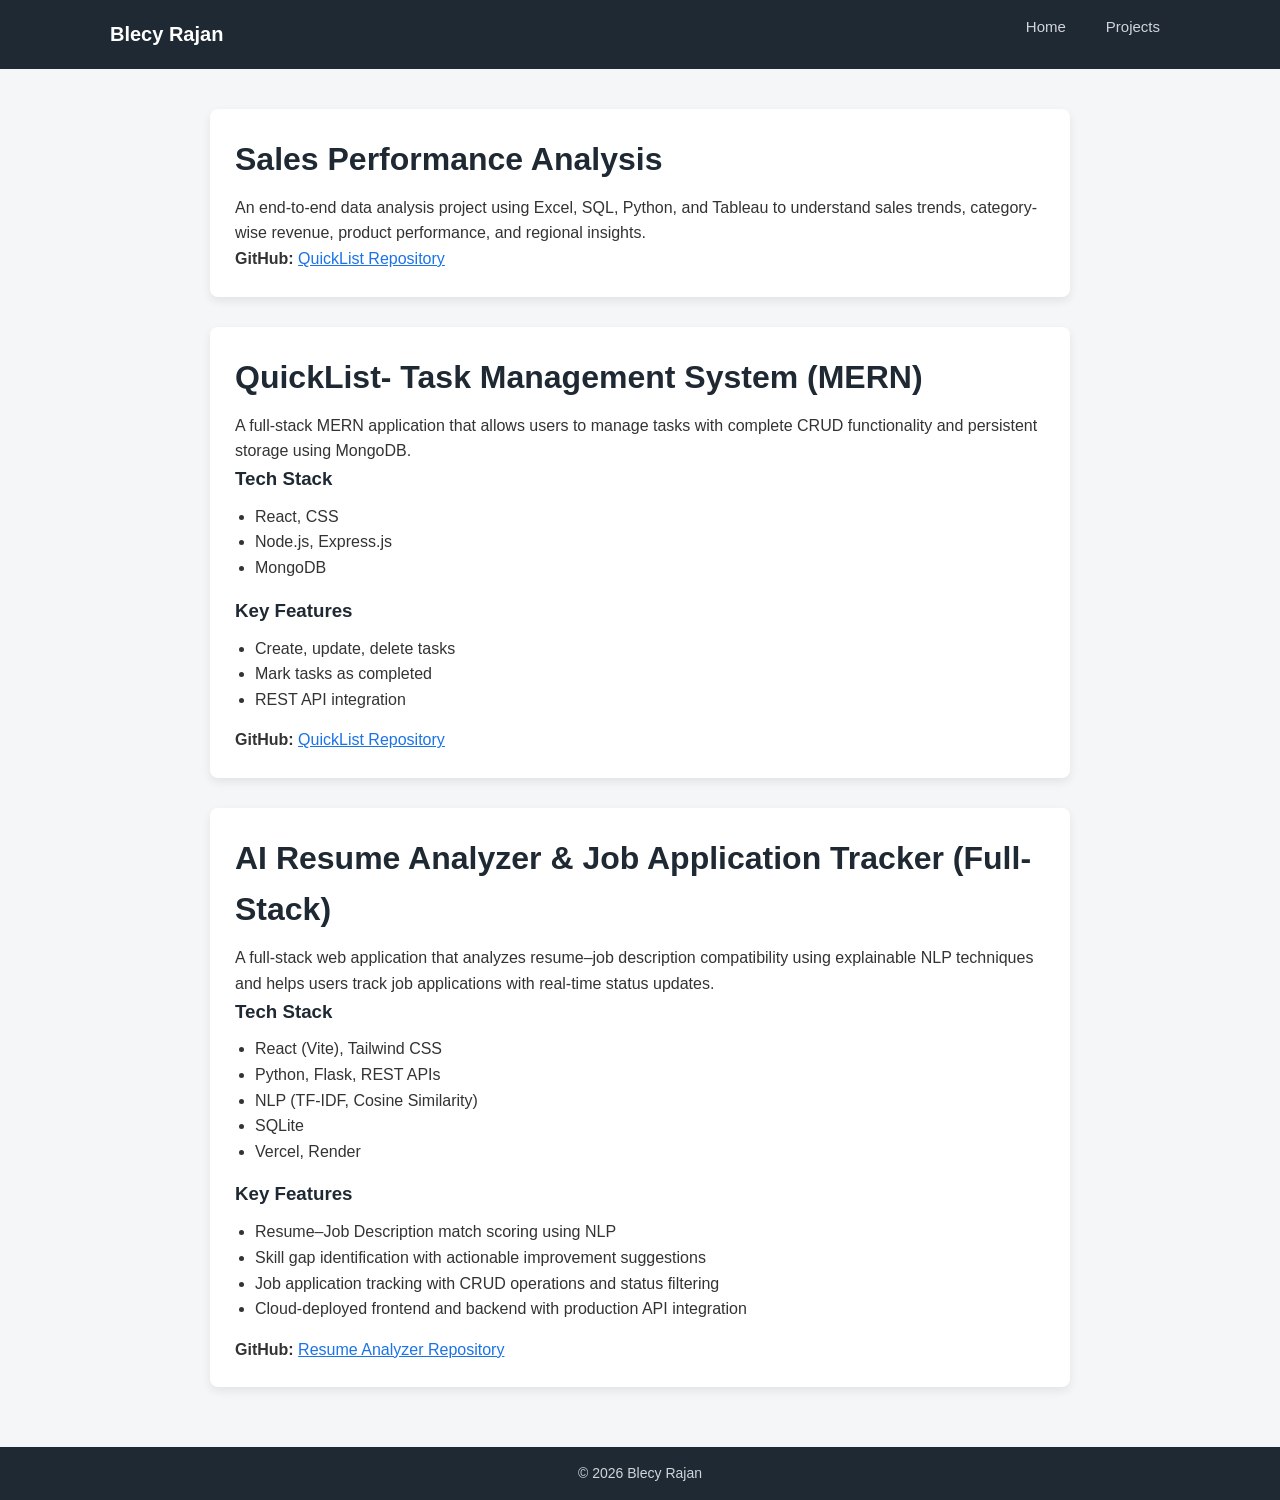
==== commit 548db8e6: "Added project 3- job tracker" ====
--- a/docs/projects.html
+++ b/docs/projects.html
@@ -20,7 +20,7 @@
 
 <div class="container">
 
-    <div class="card">
+    <div class="card" id="sales-analysis">
         <h1>Sales Performance Analysis</h1>
         <p>
             An end-to-end data analysis project using Excel, SQL, Python, and
@@ -28,12 +28,15 @@
             product performance, and regional insights.
         </p>
         <p>
-            <strong>Dataset:</strong> Sales_Performance_Analysis.csv
+            <strong>GitHub:</strong>
+            <a href="https://github.com/Blecyrajan/Portfolio/tree/main/docs" target="_blank">
+                QuickList Repository
+            </a>
         </p>
     </div>
 
     <div class="card" id="quicklist">
-        <h1>QuickList – Task Management System (MERN)</h1>
+        <h1>QuickList- Task Management System (MERN)</h1>
         <p>
             A full-stack MERN application that allows users to manage tasks with
             complete CRUD functionality and persistent storage using MongoDB.
@@ -59,7 +62,42 @@
                 QuickList Repository
             </a>
         </p>
-    </div>
+    </div><div class="card" id="resume-analyzer">
+    <h1>AI Resume Analyzer & Job Application Tracker (Full-Stack)</h1>
+
+    <p>
+        A full-stack web application that analyzes resume–job description compatibility
+        using explainable NLP techniques and helps users track job applications with
+        real-time status updates.
+    </p>
+
+    <h3>Tech Stack</h3>
+    <ul>
+        <li>React (Vite), Tailwind CSS</li>
+        <li>Python, Flask, REST APIs</li>
+        <li>NLP (TF-IDF, Cosine Similarity)</li>
+        <li>SQLite</li>
+        <li>Vercel, Render</li>
+    </ul>
+
+    <h3>Key Features</h3>
+    <ul>
+        <li>Resume–Job Description match scoring using NLP</li>
+        <li>Skill gap identification with actionable improvement suggestions</li>
+        <li>Job application tracking with CRUD operations and status filtering</li>
+        <li>Cloud-deployed frontend and backend with production API integration</li>
+    </ul>
+
+    <p>
+        <strong>GitHub:</strong>
+        <a href="https://github.com/Blecyrajan/Job_Tracker.git" target="_blank">
+            Resume Analyzer Repository
+        </a>
+        <br />
+    </p>
+</div>
+
+
 
 </div>
 
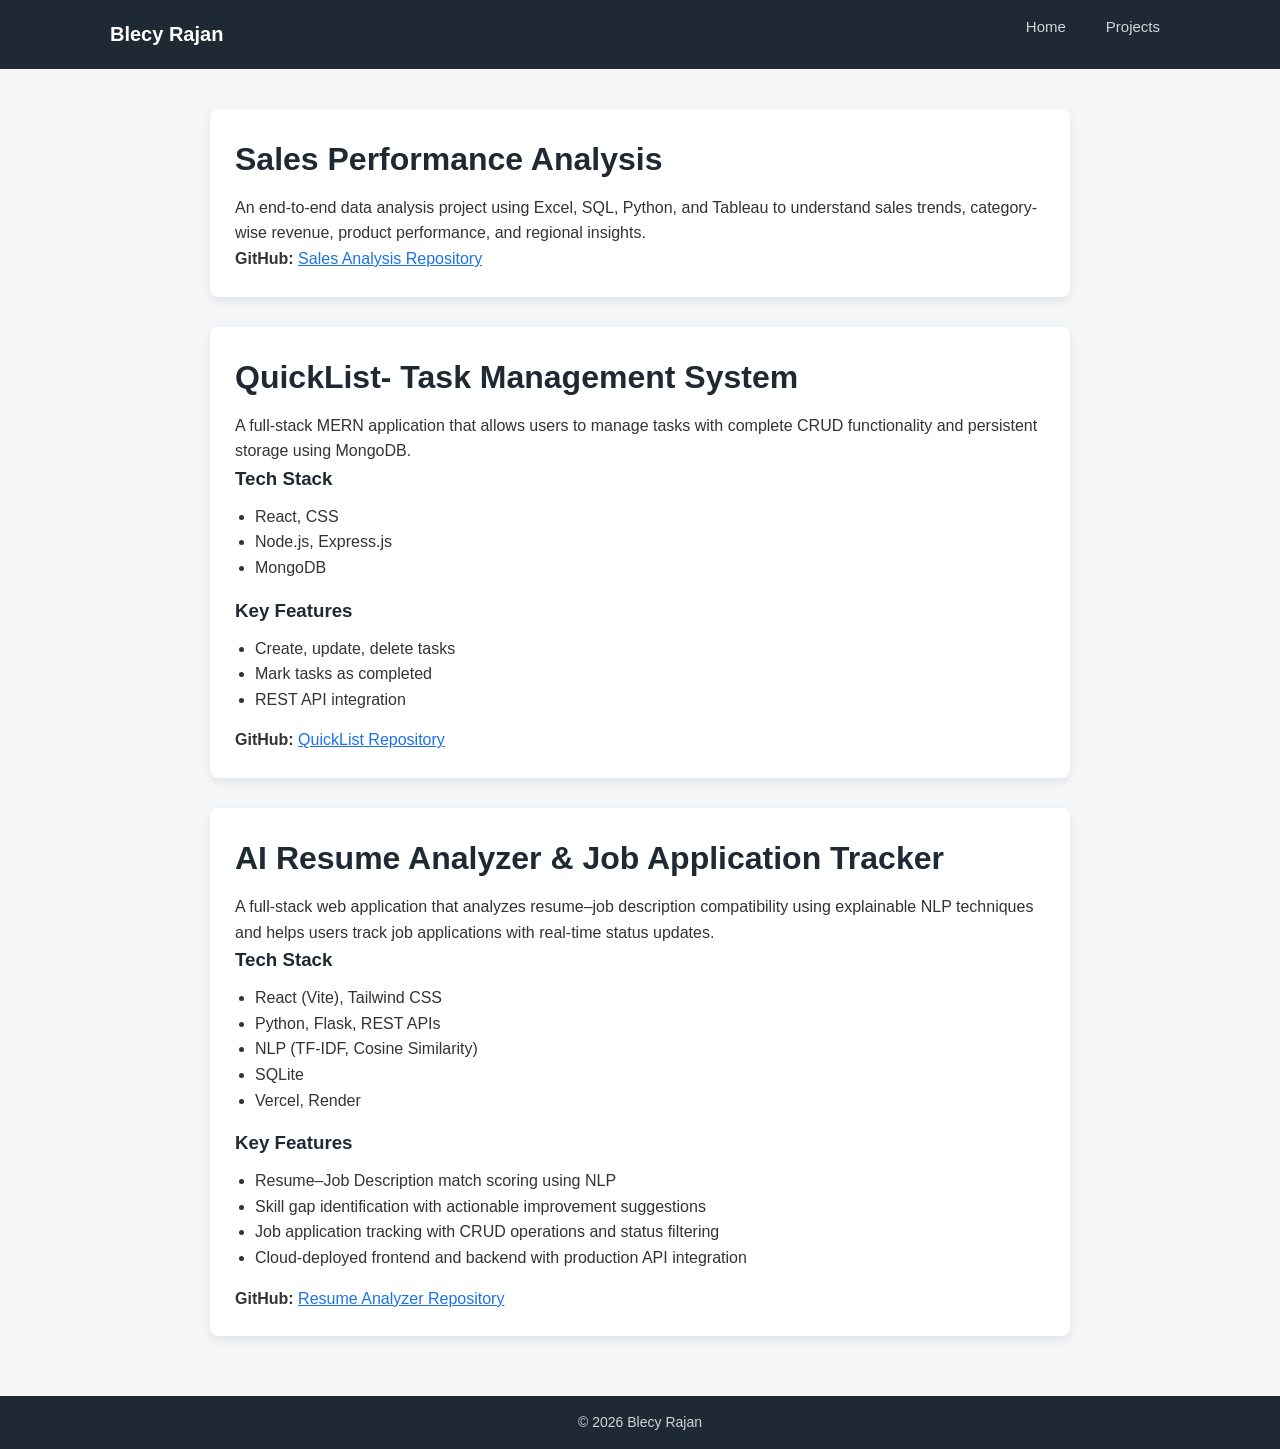
==== commit 7b80e28c: "Appropriate linkedin label" ====
--- a/docs/projects.html
+++ b/docs/projects.html
@@ -30,13 +30,13 @@
         <p>
             <strong>GitHub:</strong>
             <a href="https://github.com/Blecyrajan/Portfolio/tree/main/docs" target="_blank">
-                QuickList Repository
+                Sales Analysis Repository
             </a>
         </p>
     </div>
 
     <div class="card" id="quicklist">
-        <h1>QuickList- Task Management System (MERN)</h1>
+        <h1>QuickList- Task Management System</h1>
         <p>
             A full-stack MERN application that allows users to manage tasks with
             complete CRUD functionality and persistent storage using MongoDB.
@@ -63,7 +63,7 @@
             </a>
         </p>
     </div><div class="card" id="resume-analyzer">
-    <h1>AI Resume Analyzer & Job Application Tracker (Full-Stack)</h1>
+    <h1>AI Resume Analyzer & Job Application Tracker</h1>
 
     <p>
         A full-stack web application that analyzes resume–job description compatibility
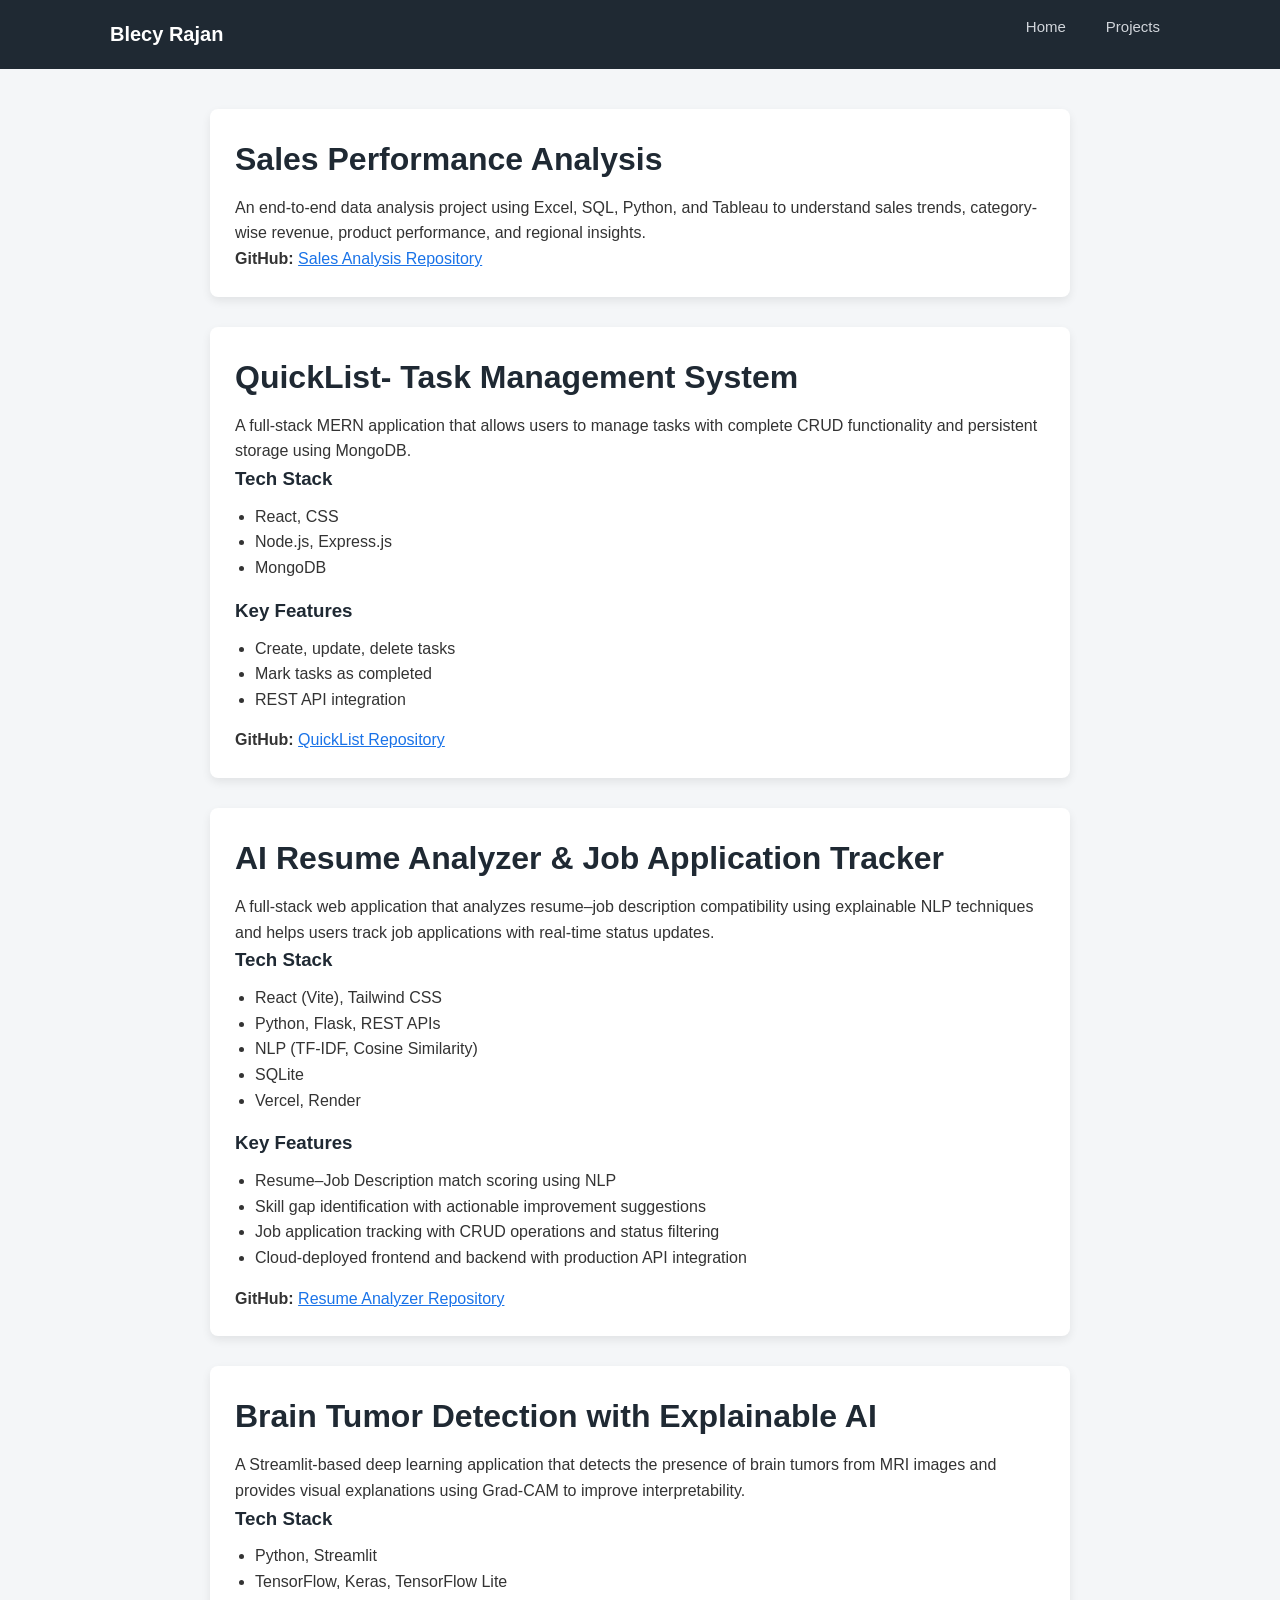
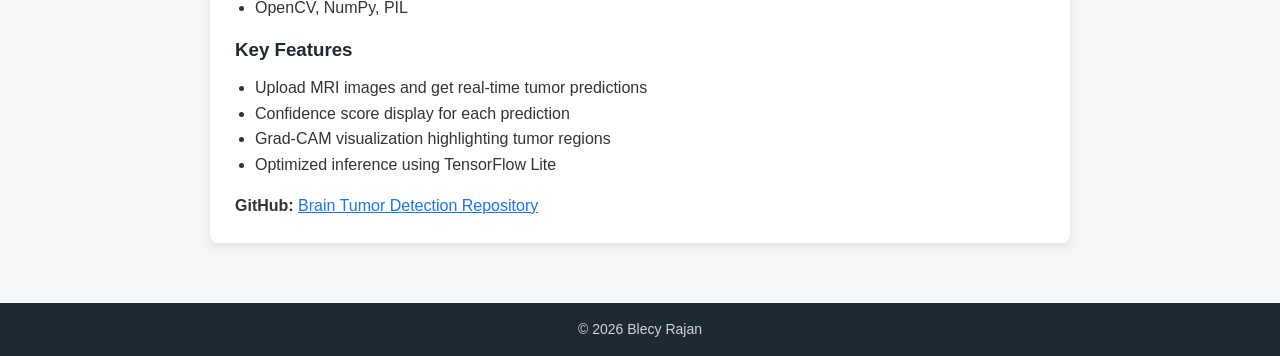
==== commit 13155bfc: "Added brain tumor project" ====
--- a/docs/projects.html
+++ b/docs/projects.html
@@ -97,6 +97,38 @@
     </p>
 </div>
 
+<div class="card" id="brain-tumor">
+    <h1>Brain Tumor Detection with Explainable AI</h1>
+    <p>
+        A Streamlit-based deep learning application that detects the presence of
+        brain tumors from MRI images and provides visual explanations using
+        Grad-CAM to improve interpretability.
+    </p>
+
+    <h3>Tech Stack</h3>
+    <ul>
+        <li>Python, Streamlit</li>
+        <li>TensorFlow, Keras, TensorFlow Lite</li>
+        <li>OpenCV, NumPy, PIL</li>
+    </ul>
+
+    <h3>Key Features</h3>
+    <ul>
+        <li>Upload MRI images and get real-time tumor predictions</li>
+        <li>Confidence score display for each prediction</li>
+        <li>Grad-CAM visualization highlighting tumor regions</li>
+        <li>Optimized inference using TensorFlow Lite</li>
+    </ul>
+
+    <p>
+        <strong>GitHub:</strong>
+        <a href="https://github.com/Blecyrajan/brain_tumor_streamlit" target="_blank">
+            Brain Tumor Detection Repository
+        </a>
+    </p>
+</div>
+
+
 
 
 </div>
